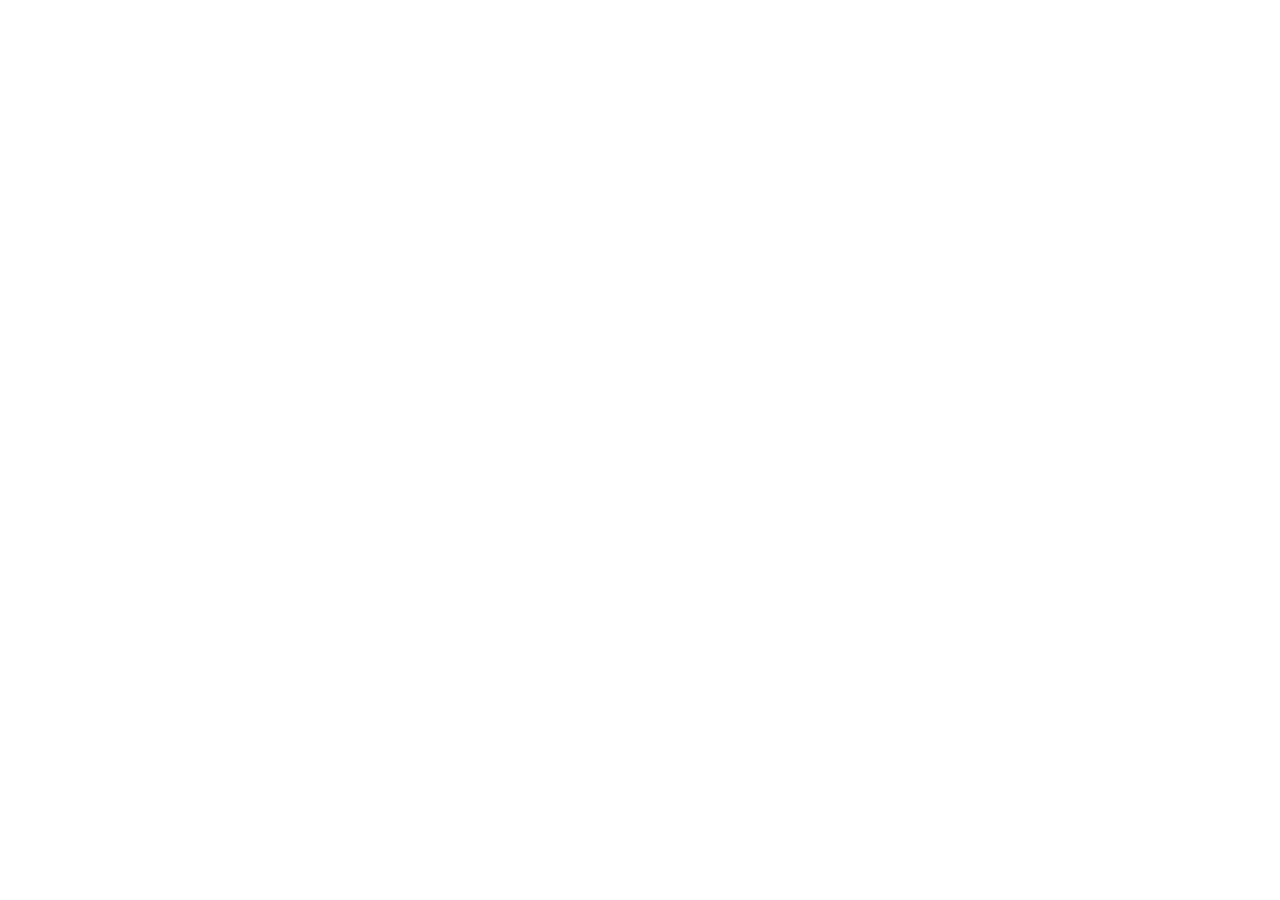
==== index.html @ 7c458b07 "Create index.html" ====
<!DOCTYPE html>
<html lang="en">
<head>
  <meta charset="UTF-8">
  <meta name="viewport" content="width=device-width, initial-scale=1.0">
  <title>HVAC System Overview</title>
</head>
<body>
  
</body>
</html>
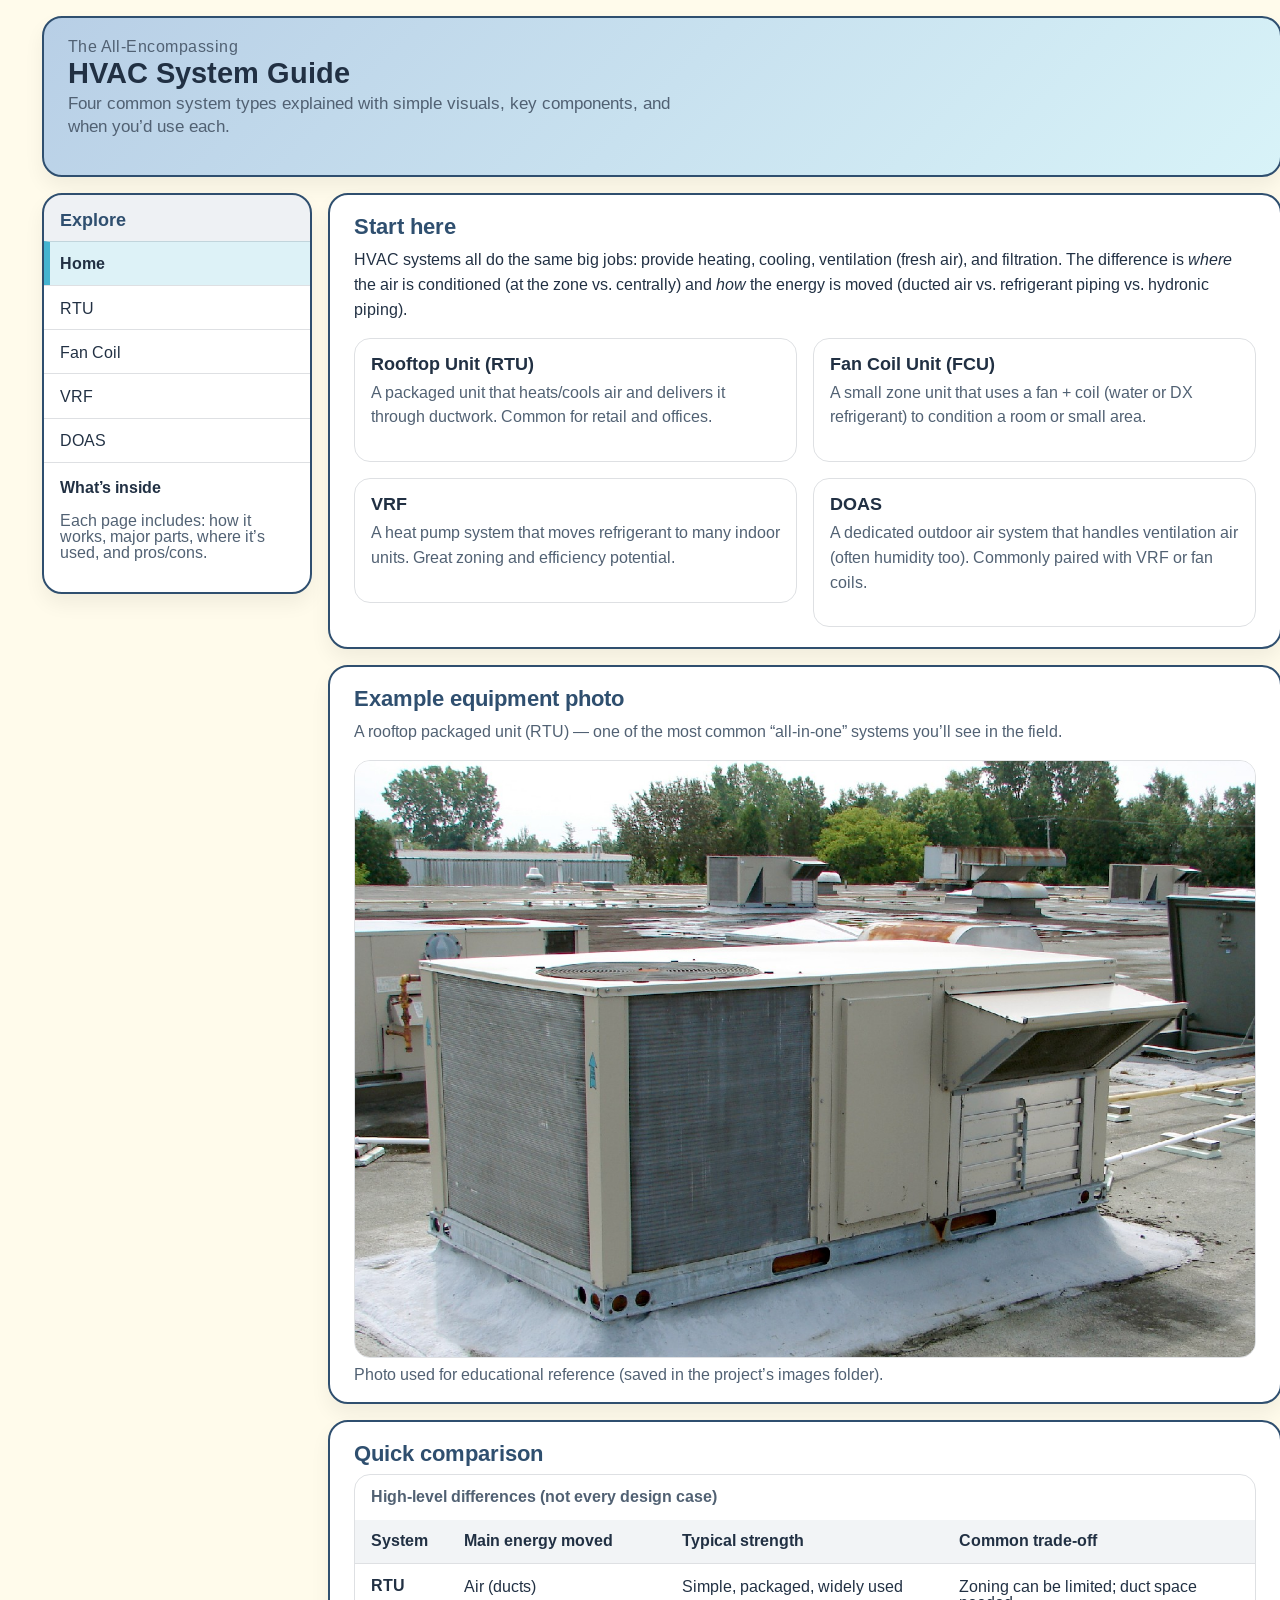
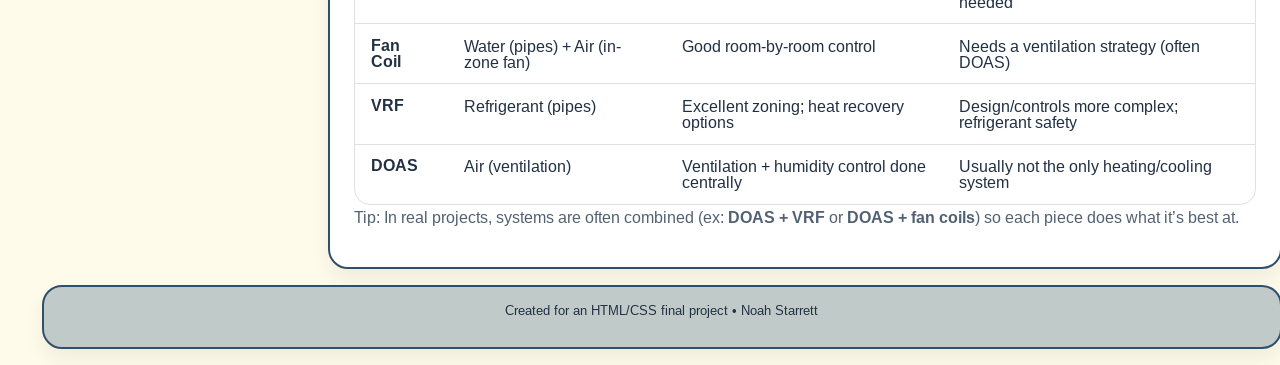
==== commit 3e5abf38: "Final Project Rough Draft" ====
--- a/index.html
+++ b/index.html
@@ -3,9 +3,139 @@
 <head>
   <meta charset="UTF-8">
   <meta name="viewport" content="width=device-width, initial-scale=1.0">
-  <title>HVAC System Overview</title>
+  <title>HVAC System Guide</title>
+  <link rel="stylesheet" href="reset.css">
+  <link rel="stylesheet" href="main.css">
+  <link rel="preconnect" href="https://fonts.googleapis.com">
+  <link rel="preconnect" href="https://fonts.gstatic.com" crossorigin>
+  <link href="https://fonts.googleapis.com/css2?family=Arimo:ital,wght@0,400..700;1,400..700&display=swap" rel="stylesheet">
 </head>
+
 <body>
-  
+  <div class="wrapper">
+    <header class="site-header">
+      <div>
+        <p class="kicker">The All-Encompassing</p>
+        <h1>HVAC System Guide</h1>
+        <p class="subtitle">Four common system types explained with simple visuals, key components, and when you’d use each.</p>
+      </div>
+    </header>
+
+    <nav class="site-nav" aria-label="Site navigation">
+      <h2 class="nav-title">Explore</h2>
+      <ul>
+        <li><a class="active" href="index.html">Home</a></li>
+        <li><a href="rtu.html">RTU</a></li>
+        <li><a href="fancoil.html">Fan Coil</a></li>
+        <li><a href="vrf.html">VRF</a></li>
+        <li><a href="doas.html">DOAS</a></li>
+      </ul>
+
+      <div class="nav-note">
+        <p><strong>What’s inside</strong></p>
+        <p>Each page includes: how it works, major parts, where it’s used, and pros/cons.</p>
+      </div>
+    </nav>
+
+    <main class="content">
+      <section class="panel">
+        <h2>Start here</h2>
+        <p>
+          HVAC systems all do the same big jobs: provide heating, cooling, ventilation (fresh air), and filtration.
+          The difference is <em>where</em> the air is conditioned (at the zone vs. centrally) and <em>how</em> the energy is moved
+          (ducted air vs. refrigerant piping vs. hydronic piping).
+        </p>
+
+        <div class="cards">
+          <a class="card-link" href="rtu.html">
+            <article class="card">
+              <h3>Rooftop Unit (RTU)</h3>
+              <p>A packaged unit that heats/cools air and delivers it through ductwork. Common for retail and offices.</p>
+            </article>
+          </a>
+          <a class="card-link" href="fancoil.html">
+            <article class="card">
+              <h3>Fan Coil Unit (FCU)</h3>
+              <p>A small zone unit that uses a fan + coil (water or DX refrigerant) to condition a room or small area.</p>
+            </article>
+          </a>
+          <a class="card-link" href="vrf.html">
+            <article class="card">
+              <h3>VRF</h3>
+              <p>A heat pump system that moves refrigerant to many indoor units. Great zoning and efficiency potential.</p>
+            </article>
+          </a>
+          <a class="card-link" href="doas.html">
+            <article class="card">
+              <h3>DOAS</h3>
+              <p>A dedicated outdoor air system that handles ventilation air (often humidity too). Commonly paired with VRF or fan coils.</p>
+            </article>
+          </a>
+        </div>
+      </section>
+
+      <section class="panel">
+        <h2>Example equipment photo</h2>
+        <p class="note">A rooftop packaged unit (RTU) — one of the most common “all-in-one” systems you’ll see in the field.</p>
+        <figure class="figure">
+          <img class="hero-img" src="images/rtu.jpg" alt="Rooftop packaged HVAC unit sitting on a roof">
+          <figcaption>Photo used for educational reference (saved in the project’s images folder).</figcaption>
+        </figure>
+      </section>
+
+      <section class="panel">
+        <h2>Quick comparison</h2>
+
+        <div class="table-wrap" role="region" aria-label="System comparison table" tabindex="0">
+          <table class="compare">
+            <caption>High-level differences (not every design case)</caption>
+            <thead>
+              <tr>
+                <th>System</th>
+                <th>Main energy moved</th>
+                <th>Typical strength</th>
+                <th>Common trade-off</th>
+              </tr>
+            </thead>
+            <tbody>
+              <tr>
+                <th scope="row">RTU</th>
+                <td>Air (ducts)</td>
+                <td>Simple, packaged, widely used</td>
+                <td>Zoning can be limited; duct space needed</td>
+              </tr>
+              <tr>
+                <th scope="row">Fan Coil</th>
+                <td>Water (pipes) + Air (in-zone fan)</td>
+                <td>Good room-by-room control</td>
+                <td>Needs a ventilation strategy (often DOAS)</td>
+              </tr>
+              <tr>
+                <th scope="row">VRF</th>
+                <td>Refrigerant (pipes)</td>
+                <td>Excellent zoning; heat recovery options</td>
+                <td>Design/controls more complex; refrigerant safety</td>
+              </tr>
+              <tr>
+                <th scope="row">DOAS</th>
+                <td>Air (ventilation)</td>
+                <td>Ventilation + humidity control done centrally</td>
+                <td>Usually not the only heating/cooling system</td>
+              </tr>
+            </tbody>
+          </table>
+        </div>
+
+        <p class="note">
+          Tip: In real projects, systems are often combined (ex: <strong>DOAS + VRF</strong> or <strong>DOAS + fan coils</strong>)
+          so each piece does what it’s best at.
+        </p>
+      </section>
+</main>
+
+    <footer class="site-footer">
+      <p><small>Created for an HTML/CSS final project • Noah Starrett</small></p>
+    </footer>
+  </div>
 </body>
-</html>+</html>
--- a/main.css
+++ b/main.css
@@ -0,0 +1,341 @@
+/* HVAC System Guide - main.css */
+/* Saw that this would help with organizing colors */
+:root{
+  --bg: #fffbeb;
+  --paper: #ffffff;
+  --ink: #213043;
+  --muted: #516173;
+  --brand: #2f4f6f;
+  --accent: rgb(69, 180, 208);
+  --border: rgba(33, 48, 67, 0.15);
+  --shadow: 0 10px 20px rgba(0,0,0,0.06);
+  --radius: 1.25rem;
+}
+
+* { box-sizing: border-box; }
+
+body{
+  background-color: var(--bg);
+  font-family: "Arimo", sans-serif;
+  color: var(--ink);
+}
+
+/* Layout */
+.wrapper{
+  width: min(1400px, 96vw);
+  max-width: 1400px;
+  margin: 0 auto;
+  display: grid;
+  grid-template-columns: 270px 1fr;
+  gap: 1rem;
+  padding: 1rem;
+}
+
+.site-header{
+  grid-column: 1 / -1;
+  background: linear-gradient(135deg, #b8cfe6, #d8f3f8);
+  border: 2px solid var(--brand);
+  border-radius: var(--radius);
+  padding: 1.25rem 1.5rem;
+  box-shadow: var(--shadow);
+}
+
+.kicker{
+  color: var(--muted);
+  letter-spacing: 0.03em;
+  margin-bottom: .3rem;
+}
+
+.site-header h1{
+  font-size: 1.8rem;
+  margin-bottom: .35rem;
+}
+
+.subtitle{
+  color: var(--muted);
+  font-size: 1.05rem;
+  line-height: 1.35;
+  max-width: 70ch;
+}
+
+/* Nav */
+.site-nav{
+  position: sticky;
+  top: 1rem;
+  align-self: start;
+  max-height: calc(100vh - 2rem);
+  overflow: auto;
+  background-color: var(--paper);
+  border: 2px solid var(--brand);
+  border-radius: var(--radius);
+  overflow: hidden;
+  box-shadow: var(--shadow);
+  height: fit-content;
+}
+
+.nav-title{
+  background-color: rgba(47, 79, 111, 0.08);
+  padding: 1rem 1rem .75rem 1rem;
+  font-size: 1.1rem;
+  color: var(--brand);
+}
+
+.site-nav ul{
+  list-style-type: none;
+}
+
+.site-nav a{
+  display: block;
+  padding: .85rem 1rem;
+  text-decoration: none;
+  color: var(--ink);
+  border-top: 1px solid var(--border);
+}
+
+.site-nav a:hover{
+  background-color: rgba(69, 180, 208, 0.12);
+}
+
+.site-nav a.active{
+  background-color: rgba(69, 180, 208, 0.18);
+  border-left: 6px solid var(--accent);
+  padding-left: calc(1rem - 6px);
+  font-weight: 700;
+}
+
+.nav-note{
+  border-top: 1px solid var(--border);
+  padding: 1rem;
+  color: var(--muted);
+}
+
+.nav-note strong{ color: var(--ink); }
+
+/* Content */
+.content{
+  background-color: transparent;
+  display: grid;
+  gap: 1rem;
+}
+
+.panel{
+  background-color: var(--paper);
+  border: 2px solid var(--brand);
+  border-radius: var(--radius);
+  padding: 1.25rem 1.5rem;
+  box-shadow: var(--shadow);
+}
+
+.panel h2{
+  font-size: 1.4rem;
+  color: var(--brand);
+  margin-bottom: .6rem;
+}
+
+.panel p{
+  line-height: 1.55;
+  margin-bottom: 1rem;
+}
+
+.note{
+  color: var(--muted);
+  font-size: 1rem;
+}
+
+/* Cards (home page) */
+.cards{
+  margin-top: .75rem;
+  display: grid;
+  grid-template-columns: repeat(2, minmax(0, 1fr));
+  gap: 1rem;
+}
+
+.card{
+  border: 1px solid var(--border);
+  border-radius: 1rem;
+  padding: 1rem;
+}
+
+.card h3{
+  font-size: 1.15rem;
+  margin-bottom: .4rem;
+}
+
+.card p{
+  color: var(--muted);
+}
+
+.button{
+  display: inline-block;
+  margin-top: .4rem;
+  padding: .65rem .9rem;
+  border-radius: 999px;
+  border: 1px solid rgba(47, 79, 111, 0.35);
+  text-decoration: none;
+  color: var(--ink);
+  background-color: rgba(47, 79, 111, 0.06);
+}
+
+.button:hover{
+  background-color: rgba(69, 180, 208, 0.18);
+}
+
+/* Two-column content sections */
+.grid-2{
+  display: grid;
+  grid-template-columns: 1.6fr 1fr;
+  gap: 1rem;
+  align-items: start;
+}
+
+.callout{
+  border: 1px solid var(--border);
+  border-radius: 1rem;
+  padding: 1rem;
+  background-color: rgba(216, 243, 248, 0.35);
+}
+
+.callout h3{
+  margin-bottom: .6rem;
+  color: var(--brand);
+}
+
+.facts{
+  list-style-type: none;
+  display: grid;
+  gap: .5rem;
+}
+
+.facts strong{
+  color: var(--ink);
+}
+
+/* Lists */
+.bullets{
+  margin-left: 1.1rem;
+  line-height: 1.5;
+}
+
+.steps{
+  margin-left: 1.2rem;
+  line-height: 1.6;
+}
+
+.steps li{
+  margin-bottom: .5rem;
+}
+
+/* Chips */
+.chips{
+  display: flex;
+  flex-wrap: wrap;
+  gap: .5rem;
+  margin-bottom: .8rem;
+}
+
+.chip{
+  border: 1px solid var(--border);
+  background-color: rgba(47, 79, 111, 0.06);
+  padding: .4rem .6rem;
+  border-radius: 999px;
+  font-size: .95rem;
+}
+
+/* Pros/Cons */
+.proscons{
+  display: grid;
+  grid-template-columns: 1fr 1fr;
+  gap: 1rem;
+}
+
+.proscons h3{
+  color: var(--brand);
+  margin-bottom: .4rem;
+}
+
+/* Tables */
+.table-wrap{
+  overflow-x: auto;
+  border: 1px solid var(--border);
+  border-radius: 1rem;
+}
+
+.compare{
+  width: 100%;
+  border-collapse: collapse;
+  min-width: 900px;
+}
+
+.compare caption{
+  text-align: left;
+  padding: .9rem 1rem;
+  color: var(--muted);
+}
+
+.compare th, .compare td{
+  padding: .85rem 1rem;
+  border-top: 1px solid var(--border);
+  vertical-align: top;
+}
+
+.compare thead th{
+  background-color: rgba(47, 79, 111, 0.06);
+  border-top: none;
+}
+
+
+/* Footer */
+.site-footer{
+  grid-column: 1 / -1;
+  background-color: #c0cac9;
+  border: 2px solid var(--brand);
+  border-radius: var(--radius);
+  padding: .9rem 1rem;
+  text-align: center;
+  box-shadow: var(--shadow);
+}
+
+/* Responsive */
+@media (max-width: 56rem){
+  .wrapper{
+    grid-template-columns: 1fr;
+  }
+  .site-nav{
+    position: relative;
+  }
+  .cards{
+    grid-template-columns: 1fr;
+  }
+  .grid-2{
+    grid-template-columns: 1fr;
+  }
+  .proscons{
+    grid-template-columns: 1fr;
+  }
+}
+
+/* Clickable card links */
+.card-link{
+  display: block;
+  text-decoration: none;
+  color: inherit;
+}
+.card-link:hover .card{
+  background-color: rgba(69, 180, 208, 0.08);
+}
+
+/* Images */
+.hero-img{
+  width: 100%;
+  height: auto;
+  display: block;
+  border-radius: 1rem;
+  border: 1px solid var(--border);
+}
+.figure{
+  margin-top: .5rem;
+}
+.figure figcaption{
+  color: var(--muted);
+  margin-top: .5rem;
+}
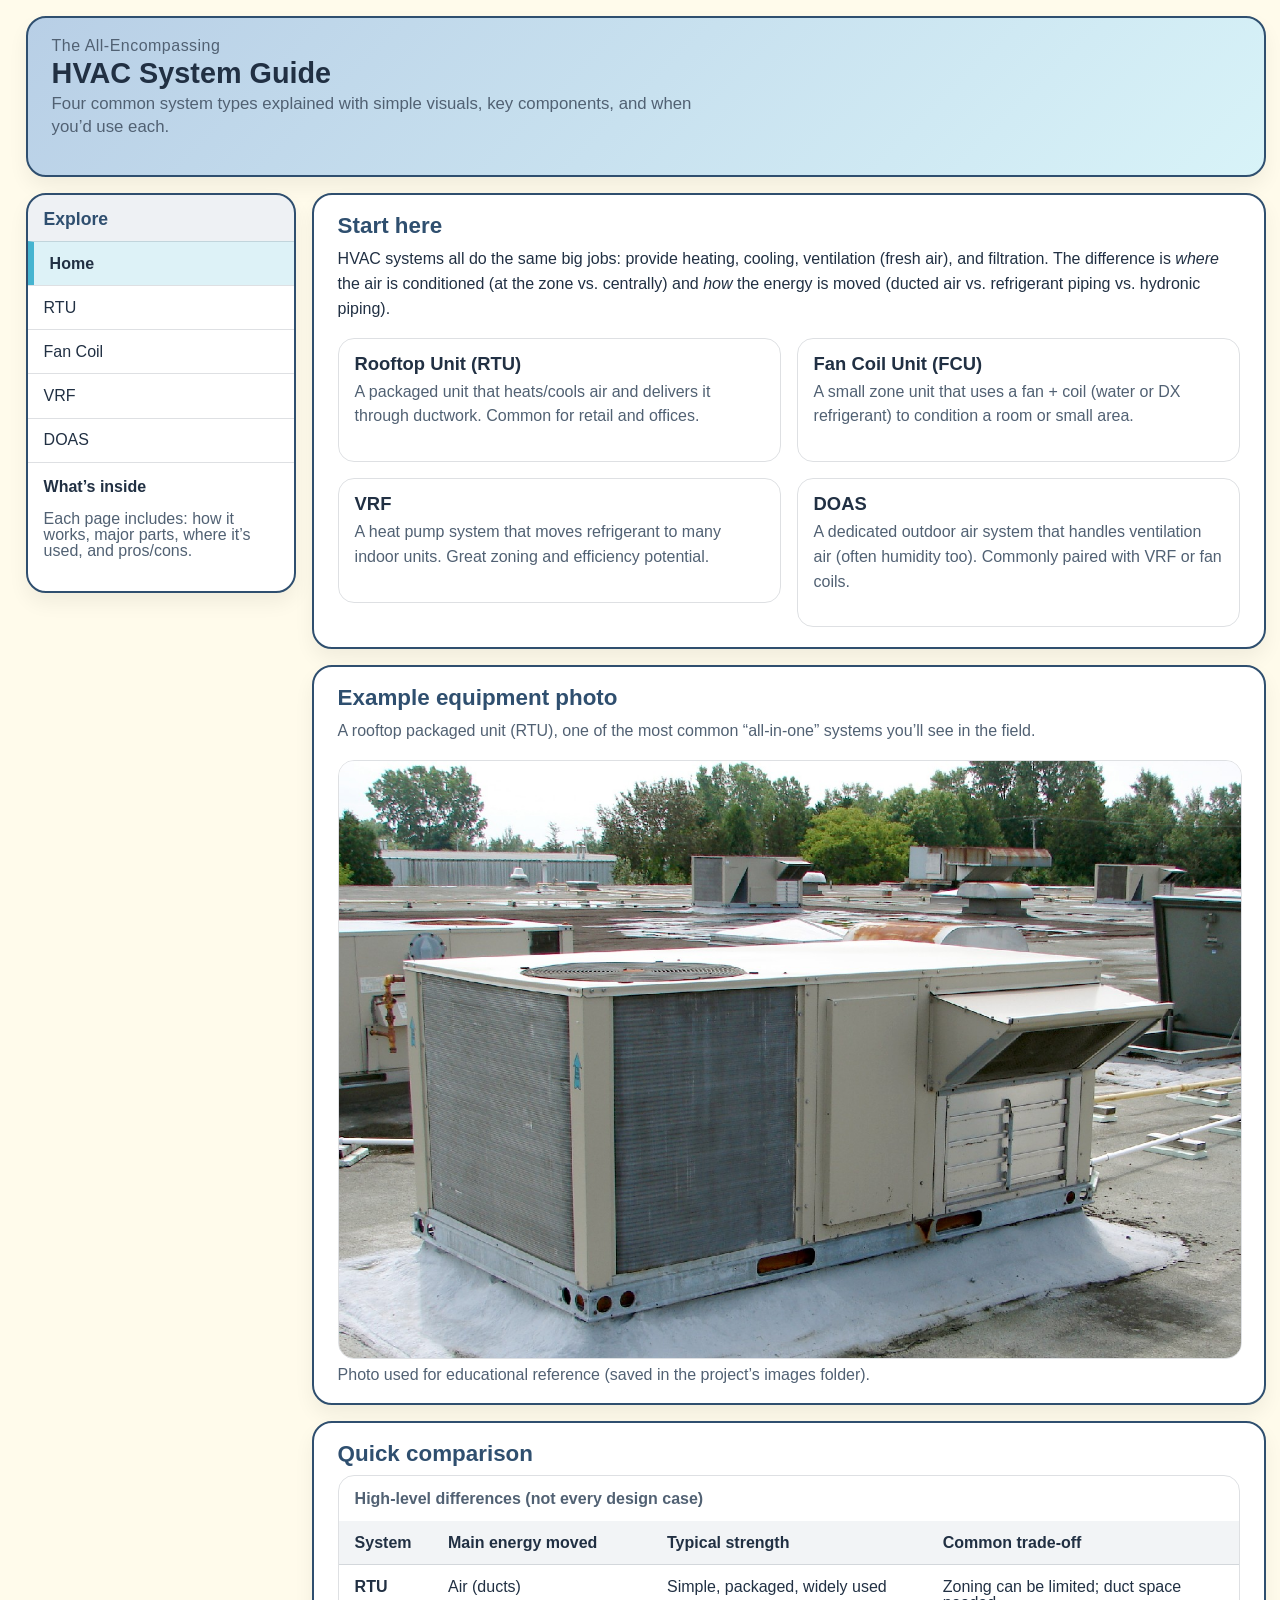
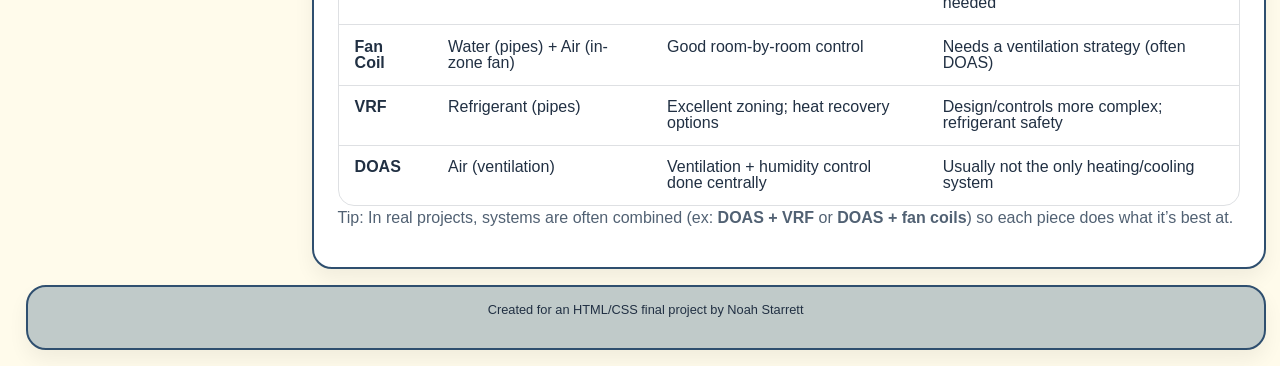
==== commit 01e0ca35: "Cleaned up code, removed some shortcuts that I had researched" ====
--- a/index.html
+++ b/index.html
@@ -21,7 +21,7 @@
       </div>
     </header>
 
-    <nav class="site-nav" aria-label="Site navigation">
+    <nav class="site-nav">
       <h2 class="nav-title">Explore</h2>
       <ul>
         <li><a class="active" href="index.html">Home</a></li>
@@ -76,7 +76,7 @@
 
       <section class="panel">
         <h2>Example equipment photo</h2>
-        <p class="note">A rooftop packaged unit (RTU) — one of the most common “all-in-one” systems you’ll see in the field.</p>
+        <p class="note">A rooftop packaged unit (RTU), one of the most common “all-in-one” systems you’ll see in the field.</p>
         <figure class="figure">
           <img class="hero-img" src="images/rtu.jpg" alt="Rooftop packaged HVAC unit sitting on a roof">
           <figcaption>Photo used for educational reference (saved in the project’s images folder).</figcaption>
@@ -86,7 +86,7 @@
       <section class="panel">
         <h2>Quick comparison</h2>
 
-        <div class="table-wrap" role="region" aria-label="System comparison table" tabindex="0">
+        <div class="table-wrap">
           <table class="compare">
             <caption>High-level differences (not every design case)</caption>
             <thead>
@@ -134,7 +134,7 @@
 </main>
 
     <footer class="site-footer">
-      <p><small>Created for an HTML/CSS final project • Noah Starrett</small></p>
+      <p><small>Created for an HTML/CSS final project by Noah Starrett</small></p>
     </footer>
   </div>
 </body>
--- a/main.css
+++ b/main.css
@@ -1,28 +1,12 @@
-/* HVAC System Guide - main.css */
-/* Saw that this would help with organizing colors */
-:root{
-  --bg: #fffbeb;
-  --paper: #ffffff;
-  --ink: #213043;
-  --muted: #516173;
-  --brand: #2f4f6f;
-  --accent: rgb(69, 180, 208);
-  --border: rgba(33, 48, 67, 0.15);
-  --shadow: 0 10px 20px rgba(0,0,0,0.06);
-  --radius: 1.25rem;
-}
-
-* { box-sizing: border-box; }
 
 body{
-  background-color: var(--bg);
-  font-family: "Arimo", sans-serif;
-  color: var(--ink);
-}
-
-/* Layout */
+  background-color: #fffbeb;
+  font-family: Arial, sans-serif;
+  color: #213043;
+}
+
 .wrapper{
-  width: min(1400px, 96vw);
+  width: 96%;
   max-width: 1400px;
   margin: 0 auto;
   display: grid;
@@ -34,14 +18,14 @@
 .site-header{
   grid-column: 1 / -1;
   background: linear-gradient(135deg, #b8cfe6, #d8f3f8);
-  border: 2px solid var(--brand);
-  border-radius: var(--radius);
+  border: 2px solid #2f4f6f;
+  border-radius: 1.25rem;
   padding: 1.25rem 1.5rem;
-  box-shadow: var(--shadow);
+  box-shadow: 0 10px 20px rgba(0,0,0,0.06);
 }
 
 .kicker{
-  color: var(--muted);
+  color: #516173;
   letter-spacing: 0.03em;
   margin-bottom: .3rem;
 }
@@ -52,44 +36,34 @@
 }
 
 .subtitle{
-  color: var(--muted);
+  color: #516173;
   font-size: 1.05rem;
   line-height: 1.35;
   max-width: 70ch;
 }
 
-/* Nav */
 .site-nav{
-  position: sticky;
-  top: 1rem;
   align-self: start;
-  max-height: calc(100vh - 2rem);
-  overflow: auto;
-  background-color: var(--paper);
-  border: 2px solid var(--brand);
-  border-radius: var(--radius);
+  background-color: #ffffff;
+  border: 2px solid #2f4f6f;
+  border-radius: 1.25rem;
   overflow: hidden;
-  box-shadow: var(--shadow);
-  height: fit-content;
+  box-shadow: 0 10px 20px rgba(0,0,0,0.06);
 }
 
 .nav-title{
   background-color: rgba(47, 79, 111, 0.08);
   padding: 1rem 1rem .75rem 1rem;
   font-size: 1.1rem;
-  color: var(--brand);
-}
-
-.site-nav ul{
-  list-style-type: none;
+  color: #2f4f6f;
 }
 
 .site-nav a{
   display: block;
   padding: .85rem 1rem;
   text-decoration: none;
-  color: var(--ink);
-  border-top: 1px solid var(--border);
+  color: #213043;
+  border-top: 1px solid rgba(33, 48, 67, 0.15);
 }
 
 .site-nav a:hover{
@@ -98,37 +72,34 @@
 
 .site-nav a.active{
   background-color: rgba(69, 180, 208, 0.18);
-  border-left: 6px solid var(--accent);
-  padding-left: calc(1rem - 6px);
+  border-left: 6px solid rgb(69, 180, 208);
   font-weight: 700;
 }
 
 .nav-note{
-  border-top: 1px solid var(--border);
+  border-top: 1px solid rgba(33, 48, 67, 0.15);
   padding: 1rem;
-  color: var(--muted);
-}
-
-.nav-note strong{ color: var(--ink); }
-
-/* Content */
+  color: #516173;
+}
+
+.nav-note strong{ color: #213043; }
+
 .content{
-  background-color: transparent;
   display: grid;
   gap: 1rem;
 }
 
 .panel{
-  background-color: var(--paper);
-  border: 2px solid var(--brand);
-  border-radius: var(--radius);
+  background-color: #ffffff;
+  border: 2px solid #2f4f6f;
+  border-radius: 1.25rem;
   padding: 1.25rem 1.5rem;
-  box-shadow: var(--shadow);
+  box-shadow: 0 10px 20px rgba(0,0,0,0.06);
 }
 
 .panel h2{
   font-size: 1.4rem;
-  color: var(--brand);
+  color: #2f4f6f;
   margin-bottom: .6rem;
 }
 
@@ -138,22 +109,31 @@
 }
 
 .note{
-  color: var(--muted);
+  color: #516173;
   font-size: 1rem;
 }
 
-/* Cards (home page) */
 .cards{
   margin-top: .75rem;
   display: grid;
-  grid-template-columns: repeat(2, minmax(0, 1fr));
-  gap: 1rem;
+  grid-template-columns: 1fr 1fr;
+  gap: 1rem;
+}
+
+.card-link{
+  display: block;
+  text-decoration: none;
+  color: inherit;
 }
 
 .card{
-  border: 1px solid var(--border);
+  border: 1px solid rgba(33, 48, 67, 0.15);
   border-radius: 1rem;
   padding: 1rem;
+}
+
+.card-link:hover .card{
+  background-color: rgba(69, 180, 208, 0.08);
 }
 
 .card h3{
@@ -162,7 +142,7 @@
 }
 
 .card p{
-  color: var(--muted);
+  color: #516173;
 }
 
 .button{
@@ -172,7 +152,7 @@
   border-radius: 999px;
   border: 1px solid rgba(47, 79, 111, 0.35);
   text-decoration: none;
-  color: var(--ink);
+  color: #213043;
   background-color: rgba(47, 79, 111, 0.06);
 }
 
@@ -180,7 +160,6 @@
   background-color: rgba(69, 180, 208, 0.18);
 }
 
-/* Two-column content sections */
 .grid-2{
   display: grid;
   grid-template-columns: 1.6fr 1fr;
@@ -189,7 +168,7 @@
 }
 
 .callout{
-  border: 1px solid var(--border);
+  border: 1px solid rgba(33, 48, 67, 0.15);
   border-radius: 1rem;
   padding: 1rem;
   background-color: rgba(216, 243, 248, 0.35);
@@ -197,7 +176,7 @@
 
 .callout h3{
   margin-bottom: .6rem;
-  color: var(--brand);
+  color: #2f4f6f;
 }
 
 .facts{
@@ -207,13 +186,13 @@
 }
 
 .facts strong{
-  color: var(--ink);
-}
-
-/* Lists */
+  color: #213043;
+}
+
 .bullets{
   margin-left: 1.1rem;
   line-height: 1.5;
+  list-style-type: disc;
 }
 
 .steps{
@@ -225,7 +204,6 @@
   margin-bottom: .5rem;
 }
 
-/* Chips */
 .chips{
   display: flex;
   flex-wrap: wrap;
@@ -234,14 +212,13 @@
 }
 
 .chip{
-  border: 1px solid var(--border);
+  border: 1px solid rgba(33, 48, 67, 0.15);
   background-color: rgba(47, 79, 111, 0.06);
   padding: .4rem .6rem;
   border-radius: 999px;
   font-size: .95rem;
 }
 
-/* Pros/Cons */
 .proscons{
   display: grid;
   grid-template-columns: 1fr 1fr;
@@ -249,14 +226,13 @@
 }
 
 .proscons h3{
-  color: var(--brand);
+  color: #2f4f6f;
   margin-bottom: .4rem;
 }
 
-/* Tables */
 .table-wrap{
   overflow-x: auto;
-  border: 1px solid var(--border);
+  border: 1px solid rgba(33, 48, 67, 0.15);
   border-radius: 1rem;
 }
 
@@ -269,12 +245,12 @@
 .compare caption{
   text-align: left;
   padding: .9rem 1rem;
-  color: var(--muted);
+  color: #516173;
 }
 
 .compare th, .compare td{
   padding: .85rem 1rem;
-  border-top: 1px solid var(--border);
+  border-top: 1px solid rgba(33, 48, 67, 0.15);
   vertical-align: top;
 }
 
@@ -283,25 +259,36 @@
   border-top: none;
 }
 
-
-/* Footer */
 .site-footer{
   grid-column: 1 / -1;
   background-color: #c0cac9;
-  border: 2px solid var(--brand);
-  border-radius: var(--radius);
+  border: 2px solid #2f4f6f;
+  border-radius: 1.25rem;
   padding: .9rem 1rem;
   text-align: center;
-  box-shadow: var(--shadow);
-}
-
-/* Responsive */
+  box-shadow: 0 10px 20px rgba(0,0,0,0.06);
+}
+
+.hero-img{
+  width: 100%;
+  height: auto;
+  display: block;
+  border-radius: 1rem;
+  border: 1px solid rgba(33, 48, 67, 0.15);
+}
+
+.figure{
+  margin-top: .5rem;
+}
+
+.figure figcaption{
+  color: #516173;
+  margin-top: .5rem;
+}
+
 @media (max-width: 56rem){
   .wrapper{
     grid-template-columns: 1fr;
-  }
-  .site-nav{
-    position: relative;
   }
   .cards{
     grid-template-columns: 1fr;
@@ -313,29 +300,3 @@
     grid-template-columns: 1fr;
   }
 }
-
-/* Clickable card links */
-.card-link{
-  display: block;
-  text-decoration: none;
-  color: inherit;
-}
-.card-link:hover .card{
-  background-color: rgba(69, 180, 208, 0.08);
-}
-
-/* Images */
-.hero-img{
-  width: 100%;
-  height: auto;
-  display: block;
-  border-radius: 1rem;
-  border: 1px solid var(--border);
-}
-.figure{
-  margin-top: .5rem;
-}
-.figure figcaption{
-  color: var(--muted);
-  margin-top: .5rem;
-}
